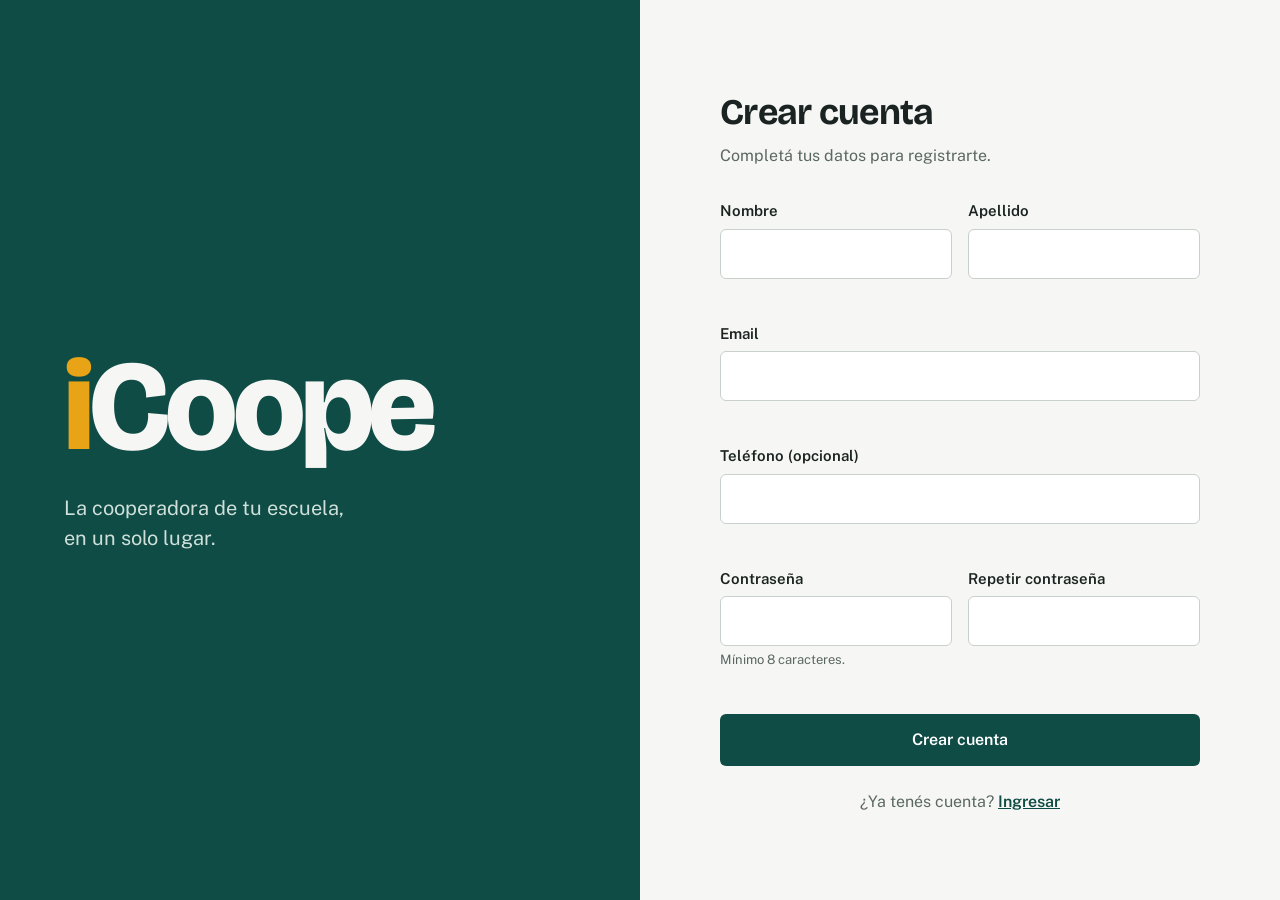
==== frontend/register.html @ e0ab3505 "Login y Register" ====
<!DOCTYPE html>
<html lang="es">
<head>
  <meta charset="UTF-8">
  <meta name="viewport" content="width=device-width, initial-scale=1">
  <title>Crear cuenta | iCoope</title>
  <link rel="preconnect" href="https://fonts.googleapis.com">
  <link rel="preconnect" href="https://fonts.gstatic.com" crossorigin>
  <link href="https://fonts.googleapis.com/css2?family=Bricolage+Grotesque:opsz,wght@12..96,700;12..96,800&family=Public+Sans:wght@400;500;600&display=swap" rel="stylesheet">
  <link rel="stylesheet" href="css/login.css">
</head>
<body>
  <main class="login">
    <section class="brand" aria-hidden="true">
      <p class="wordmark">i<span>Coope</span></p>
      <p class="tagline">La cooperadora de tu escuela, en un solo lugar.</p>
    </section>

    <section class="panel">
      <form id="register-form" class="form wide" novalidate>
        <h1>Crear cuenta</h1>
        <p class="lead">Completá tus datos para registrarte.</p>

        <div class="row">
          <div class="field">
            <label for="nombre">Nombre</label>
            <input id="nombre" type="text" autocomplete="given-name" maxlength="100" required>
            <p class="field-error" id="nombre-error" role="alert"></p>
          </div>
          <div class="field">
            <label for="apellido">Apellido</label>
            <input id="apellido" type="text" autocomplete="family-name" maxlength="100" required>
            <p class="field-error" id="apellido-error" role="alert"></p>
          </div>
        </div>

        <div class="field">
          <label for="email">Email</label>
          <input id="email" type="email" autocomplete="email" maxlength="150" required>
          <p class="field-error" id="email-error" role="alert"></p>
        </div>

        <div class="field">
          <label for="telefono">Teléfono (opcional)</label>
          <input id="telefono" type="tel" autocomplete="tel" maxlength="30">
          <p class="field-error" id="telefono-error" role="alert"></p>
        </div>

        <div class="row">
          <div class="field">
            <label for="password">Contraseña</label>
            <input id="password" type="password" autocomplete="new-password" maxlength="128" required>
            <p class="hint">Mínimo 8 caracteres.</p>
            <p class="field-error" id="password-error" role="alert"></p>
          </div>
          <div class="field">
            <label for="password2">Repetir contraseña</label>
            <input id="password2" type="password" autocomplete="new-password" maxlength="128" required>
            <p class="field-error" id="password2-error" role="alert"></p>
          </div>
        </div>

        <button type="submit" id="submit" class="submit">Crear cuenta</button>
        <p class="switch">¿Ya tenés cuenta? <a href="login.html">Ingresar</a></p>
      </form>
    </section>
  </main>

  <dialog id="result-dialog" class="dialog" aria-labelledby="dialog-title" aria-describedby="dialog-message">
    <div class="dialog-icon" id="dialog-icon" aria-hidden="true"></div>
    <h2 id="dialog-title"></h2>
    <p id="dialog-message"></p>
    <button type="button" id="dialog-close" class="submit dialog-close">Entendido</button>
  </dialog>

  <script src="js/register.js"></script>
</body>
</html>
---- frontend/css/login.css ----
:root {
  --green: #0f4c45;
  --green-dark: #0a3530;
  --paper: #f6f7f4;
  --ink: #1a2321;
  --muted: #5b6764;
  --line: #c9d0cc;
  --amber: #e8a317;
  --error: #b3261e;
  --ok: #1f7a4d;
  --font-display: "Bricolage Grotesque", "Trebuchet MS", sans-serif;
  --font-body: "Public Sans", system-ui, -apple-system, "Segoe UI", sans-serif;
}

*, *::before, *::after { box-sizing: border-box; }

html, body { height: 100%; }

body {
  margin: 0;
  font-family: var(--font-body);
  color: var(--ink);
  background: var(--paper);
  line-height: 1.5;
}

.login {
  min-height: 100vh;
  display: grid;
  grid-template-columns: 1fr 1fr;
}

/* ---------- Marca ---------- */
.brand {
  background: var(--green);
  color: var(--paper);
  display: flex;
  flex-direction: column;
  justify-content: center;
  padding: 4rem;
}

.wordmark {
  margin: 0;
  font-family: var(--font-display);
  font-weight: 800;
  font-size: clamp(4rem, 10vw, 8rem);
  line-height: 0.95;
  letter-spacing: -0.04em;
  color: var(--amber);
}

.wordmark span { color: var(--paper); }

.tagline {
  margin: 1.5rem 0 0;
  max-width: 24ch;
  font-size: 1.25rem;
  color: #cfe0db;
}

/* ---------- Formulario ---------- */
.panel {
  display: flex;
  align-items: center;
  justify-content: center;
  padding: 2rem;
}

.form { width: 100%; max-width: 24rem; }

.form h1 {
  margin: 0 0 0.25rem;
  font-family: var(--font-display);
  font-size: 2.25rem;
  letter-spacing: -0.02em;
}

.lead { margin: 0 0 2rem; color: var(--muted); }

.field { margin-bottom: 1.25rem; }

.field label {
  display: block;
  margin-bottom: 0.375rem;
  font-weight: 600;
  font-size: 0.9375rem;
}

.field input {
  width: 100%;
  padding: 0.75rem 0.875rem;
  font: inherit;
  color: var(--ink);
  background: #fff;
  border: 1.5px solid var(--line);
  border-radius: 6px;
}

.field input:focus-visible {
  outline: 3px solid var(--amber);
  outline-offset: 1px;
  border-color: var(--green);
}

.field input[aria-invalid="true"] { border-color: var(--error); }

.field-error {
  min-height: 1.25rem;
  margin: 0.25rem 0 0;
  font-size: 0.875rem;
  color: var(--error);
}

.password-wrap { position: relative; }
.password-wrap input { padding-right: 5.25rem; }

.toggle {
  position: absolute;
  top: 50%;
  right: 0.5rem;
  transform: translateY(-50%);
  padding: 0.375rem 0.625rem;
  font: inherit;
  font-size: 0.875rem;
  font-weight: 600;
  color: var(--green);
  background: transparent;
  border: 0;
  border-radius: 4px;
  cursor: pointer;
}

.toggle:focus-visible { outline: 3px solid var(--amber); }

.submit {
  width: 100%;
  padding: 0.875rem 1rem;
  font: inherit;
  font-weight: 600;
  color: #fff;
  background: var(--green);
  border: 0;
  border-radius: 6px;
  cursor: pointer;
}

.submit:hover { background: var(--green-dark); }
.submit:focus-visible { outline: 3px solid var(--amber); outline-offset: 2px; }
.submit:disabled { opacity: 0.65; cursor: progress; }

/* ---------- Popup ---------- */
.dialog {
  width: min(92vw, 22rem);
  padding: 2rem 1.5rem 1.5rem;
  text-align: center;
  color: var(--ink);
  background: #fff;
  border: 0;
  border-radius: 10px;
  box-shadow: 0 20px 50px rgba(10, 53, 48, 0.35);
}

.dialog::backdrop { background: rgba(10, 53, 48, 0.55); }

.dialog[open] { animation: pop 0.2s ease-out; }

@keyframes pop {
  from { transform: scale(0.94); opacity: 0; }
  to { transform: scale(1); opacity: 1; }
}

.dialog-icon {
  width: 3.5rem;
  height: 3.5rem;
  margin: 0 auto 1rem;
  display: grid;
  place-items: center;
  font-size: 1.75rem;
  font-weight: 800;
  color: #fff;
  border-radius: 50%;
}

.dialog.ok .dialog-icon { background: var(--ok); }
.dialog.fail .dialog-icon { background: var(--error); }

.dialog h2 {
  margin: 0 0 0.5rem;
  font-family: var(--font-display);
  font-size: 1.5rem;
}

.dialog p { margin: 0 0 1.25rem; color: var(--muted); }

.dialog.ok .dialog-close { display: none; }

/* ---------- Responsive ---------- */
@media (max-width: 760px) {
  .login { grid-template-columns: 1fr; grid-template-rows: auto 1fr; }
  .brand { padding: 2rem 1.5rem; }
  .wordmark { font-size: 4rem; }
  .tagline { margin-top: 0.75rem; font-size: 1rem; }
}

@media (prefers-reduced-motion: reduce) {
  .dialog[open] { animation: none; }
}

/* ---------- Registro y enlaces ---------- */
.switch { margin: 1.5rem 0 0; text-align: center; color: var(--muted); }

.switch a {
  color: var(--green);
  font-weight: 600;
}

.switch a:focus-visible { outline: 3px solid var(--amber); outline-offset: 2px; }

.row { display: grid; grid-template-columns: 1fr 1fr; gap: 1rem; }

.form.wide { max-width: 30rem; }

.hint { margin: 0.25rem 0 0; font-size: 0.8125rem; color: var(--muted); }

@media (max-width: 480px) {
  .row { grid-template-columns: 1fr; gap: 0; }
}
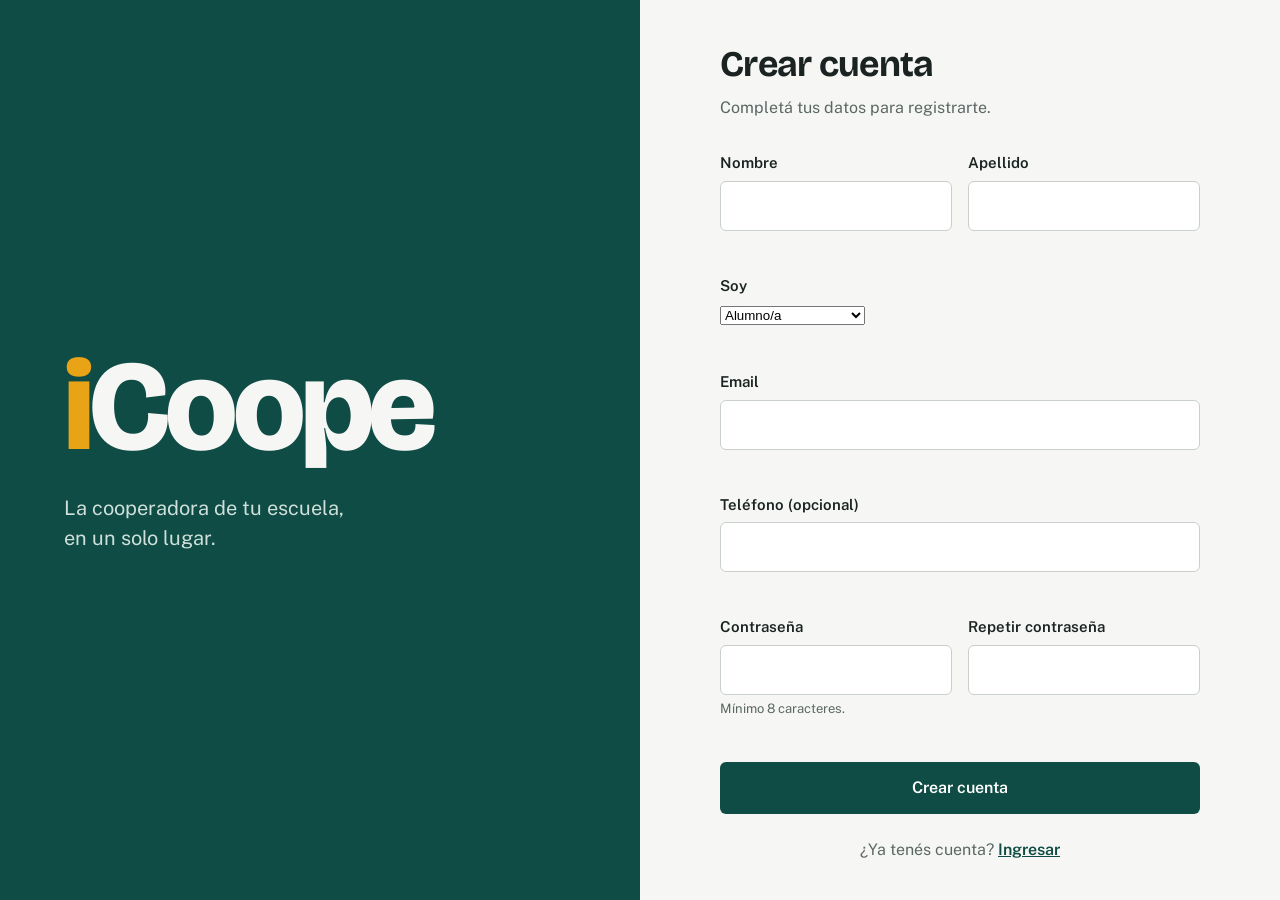
==== commit a8a8dbbe: "Arreglo de Errores" ====
--- a/frontend/register.html
+++ b/frontend/register.html
@@ -32,6 +32,15 @@
             <input id="apellido" type="text" autocomplete="family-name" maxlength="100" required>
             <p class="field-error" id="apellido-error" role="alert"></p>
           </div>
+        </div>
+
+        <div class="field">
+          <label for="rol">Soy</label>
+          <select id="rol">
+            <option value="ALUMNO">Alumno/a</option>
+            <option value="PADRE">Padre, madre o tutor</option>
+          </select>
+          <p class="field-error" id="rol-error" role="alert"></p>
         </div>
 
         <div class="field">
